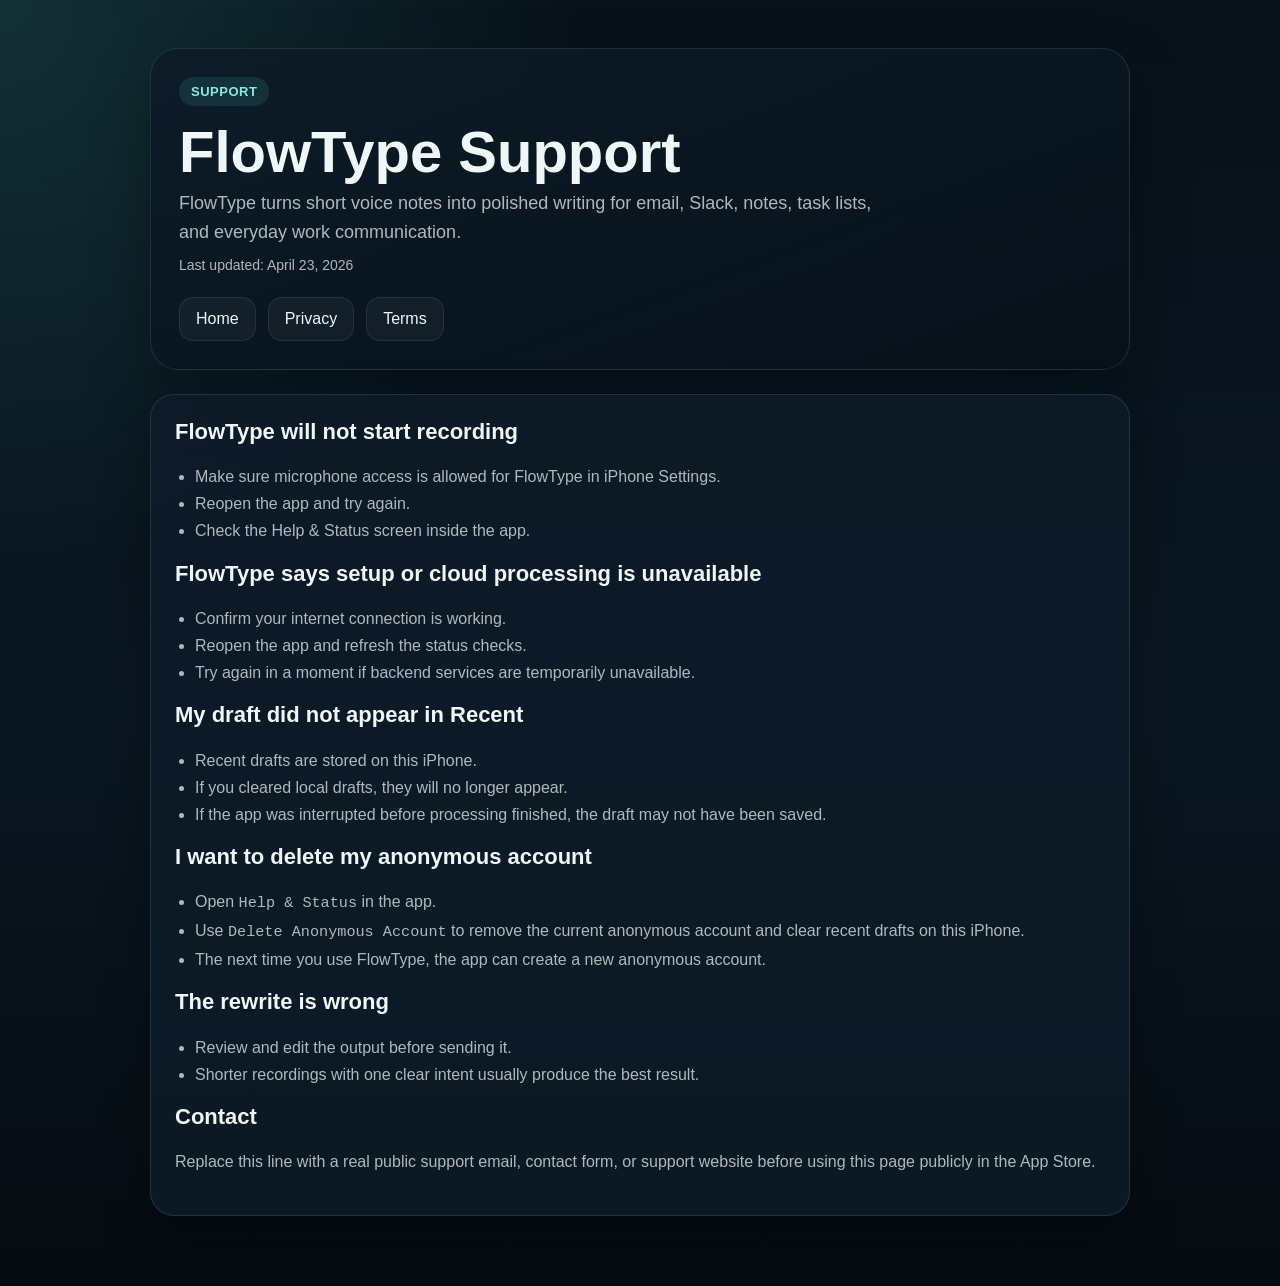
==== docs/support.html @ 0e9c43c1 "Add public legal and support site" ====
<!DOCTYPE html>
<html lang="en">
<head>
  <meta charset="utf-8">
  <meta name="viewport" content="width=device-width, initial-scale=1">
  <title>FlowType Support</title>
  <link rel="stylesheet" href="./styles.css">
</head>
<body>
  <main class="page">
    <section class="hero">
      <div class="eyebrow">Support</div>
      <h1>FlowType Support</h1>
      <p class="lede">FlowType turns short voice notes into polished writing for email, Slack, notes, task lists, and everyday work communication.</p>
      <p class="meta">Last updated: April 23, 2026</p>
      <nav class="nav" aria-label="Secondary">
        <a href="./index.html">Home</a>
        <a href="./privacy.html">Privacy</a>
        <a href="./terms.html">Terms</a>
      </nav>
    </section>

    <section class="content">
      <h2>FlowType will not start recording</h2>
      <ul>
        <li>Make sure microphone access is allowed for FlowType in iPhone Settings.</li>
        <li>Reopen the app and try again.</li>
        <li>Check the Help &amp; Status screen inside the app.</li>
      </ul>

      <h2>FlowType says setup or cloud processing is unavailable</h2>
      <ul>
        <li>Confirm your internet connection is working.</li>
        <li>Reopen the app and refresh the status checks.</li>
        <li>Try again in a moment if backend services are temporarily unavailable.</li>
      </ul>

      <h2>My draft did not appear in Recent</h2>
      <ul>
        <li>Recent drafts are stored on this iPhone.</li>
        <li>If you cleared local drafts, they will no longer appear.</li>
        <li>If the app was interrupted before processing finished, the draft may not have been saved.</li>
      </ul>

      <h2>I want to delete my anonymous account</h2>
      <ul>
        <li>Open <code>Help &amp; Status</code> in the app.</li>
        <li>Use <code>Delete Anonymous Account</code> to remove the current anonymous account and clear recent drafts on this iPhone.</li>
        <li>The next time you use FlowType, the app can create a new anonymous account.</li>
      </ul>

      <h2>The rewrite is wrong</h2>
      <ul>
        <li>Review and edit the output before sending it.</li>
        <li>Shorter recordings with one clear intent usually produce the best result.</li>
      </ul>

      <h2>Contact</h2>
      <p>Replace this line with a real public support email, contact form, or support website before using this page publicly in the App Store.</p>
    </section>
  </main>
</body>
</html>
---- docs/styles.css ----
:root {
  --bg: #07111a;
  --panel: #0d1c28;
  --panel-border: rgba(153, 210, 209, 0.14);
  --text: #eef6f7;
  --muted: rgba(238, 246, 247, 0.72);
  --accent: #4ed5c6;
  --accent-strong: #8de8dd;
  --shadow: rgba(0, 0, 0, 0.3);
}

* {
  box-sizing: border-box;
}

body {
  margin: 0;
  font-family: "SF Pro Text", "Helvetica Neue", Helvetica, Arial, sans-serif;
  background:
    radial-gradient(circle at top left, rgba(78, 213, 198, 0.16), transparent 32%),
    linear-gradient(180deg, #07111a 0%, #0a1722 55%, #050b11 100%);
  color: var(--text);
  min-height: 100vh;
}

a {
  color: var(--accent-strong);
}

.page {
  width: min(980px, calc(100% - 32px));
  margin: 0 auto;
  padding: 48px 0 72px;
}

.hero {
  padding: 28px;
  border: 1px solid var(--panel-border);
  border-radius: 28px;
  background: linear-gradient(160deg, rgba(13, 28, 40, 0.96), rgba(7, 17, 26, 0.92));
  box-shadow: 0 24px 60px var(--shadow);
}

.eyebrow {
  display: inline-flex;
  align-items: center;
  gap: 8px;
  padding: 7px 12px;
  border-radius: 999px;
  background: rgba(78, 213, 198, 0.12);
  color: var(--accent-strong);
  font-size: 13px;
  font-weight: 700;
  letter-spacing: 0.04em;
  text-transform: uppercase;
}

h1 {
  margin: 18px 0 10px;
  font-size: clamp(34px, 5vw, 58px);
  line-height: 0.95;
}

.lede {
  max-width: 720px;
  margin: 0;
  font-size: 18px;
  line-height: 1.6;
  color: var(--muted);
}

.nav {
  display: flex;
  flex-wrap: wrap;
  gap: 12px;
  margin-top: 24px;
}

.nav a {
  padding: 12px 16px;
  border-radius: 14px;
  border: 1px solid rgba(255, 255, 255, 0.08);
  background: rgba(255, 255, 255, 0.04);
  text-decoration: none;
  color: var(--text);
}

.grid {
  display: grid;
  grid-template-columns: repeat(auto-fit, minmax(260px, 1fr));
  gap: 18px;
  margin-top: 28px;
}

.card,
.content {
  padding: 24px;
  border: 1px solid var(--panel-border);
  border-radius: 24px;
  background: rgba(13, 28, 40, 0.88);
  box-shadow: 0 20px 50px var(--shadow);
}

.card h2,
.content h2 {
  margin-top: 0;
  font-size: 22px;
}

.card p,
.content p,
.content li {
  color: var(--muted);
  line-height: 1.7;
}

.content {
  margin-top: 24px;
}

.content h3 {
  margin-top: 26px;
  margin-bottom: 8px;
  font-size: 18px;
}

.content ul {
  padding-left: 20px;
}

.meta {
  margin-top: 10px;
  font-size: 14px;
  color: var(--muted);
}

.note {
  margin-top: 24px;
  padding: 16px 18px;
  border-left: 3px solid var(--accent);
  border-radius: 14px;
  background: rgba(78, 213, 198, 0.08);
  color: var(--muted);
}

.footer {
  margin-top: 28px;
  color: var(--muted);
  font-size: 14px;
}

code {
  font-family: "SF Mono", Menlo, Monaco, Consolas, monospace;
  font-size: 0.95em;
}
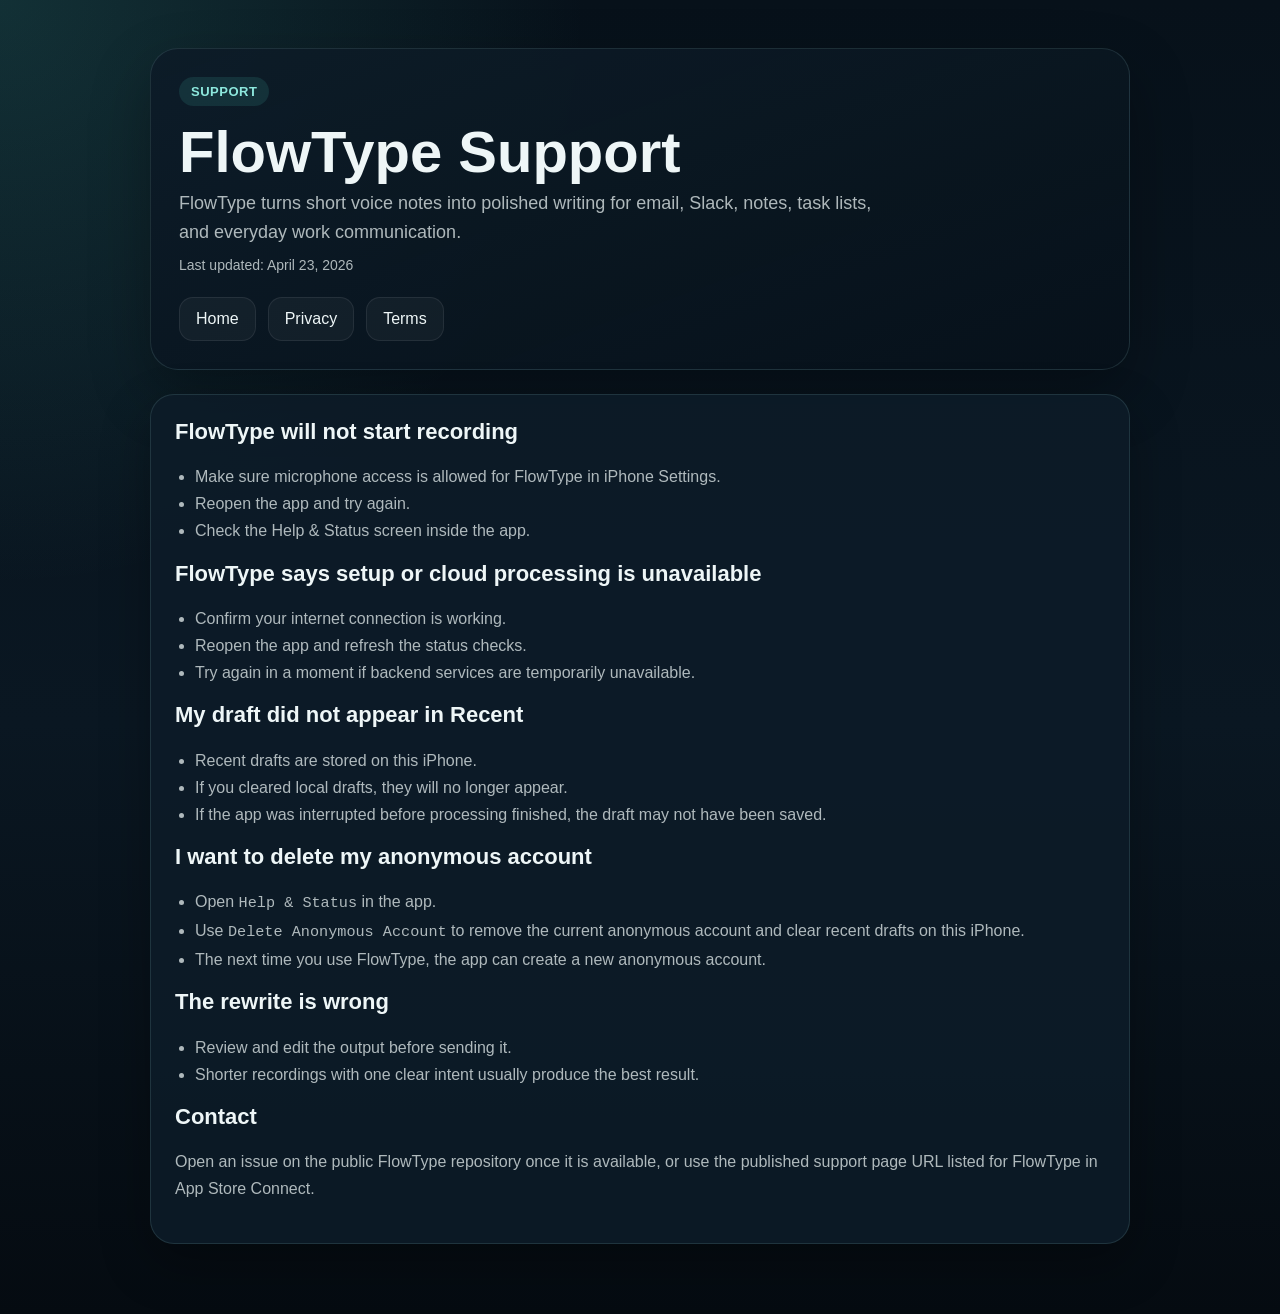
==== commit a57f1798: "Remove placeholder legal contact text" ====
--- a/docs/support.html
+++ b/docs/support.html
@@ -56,7 +56,7 @@
       </ul>
 
       <h2>Contact</h2>
-      <p>Replace this line with a real public support email, contact form, or support website before using this page publicly in the App Store.</p>
+      <p>Open an issue on the public FlowType repository once it is available, or use the published support page URL listed for FlowType in App Store Connect.</p>
     </section>
   </main>
 </body>
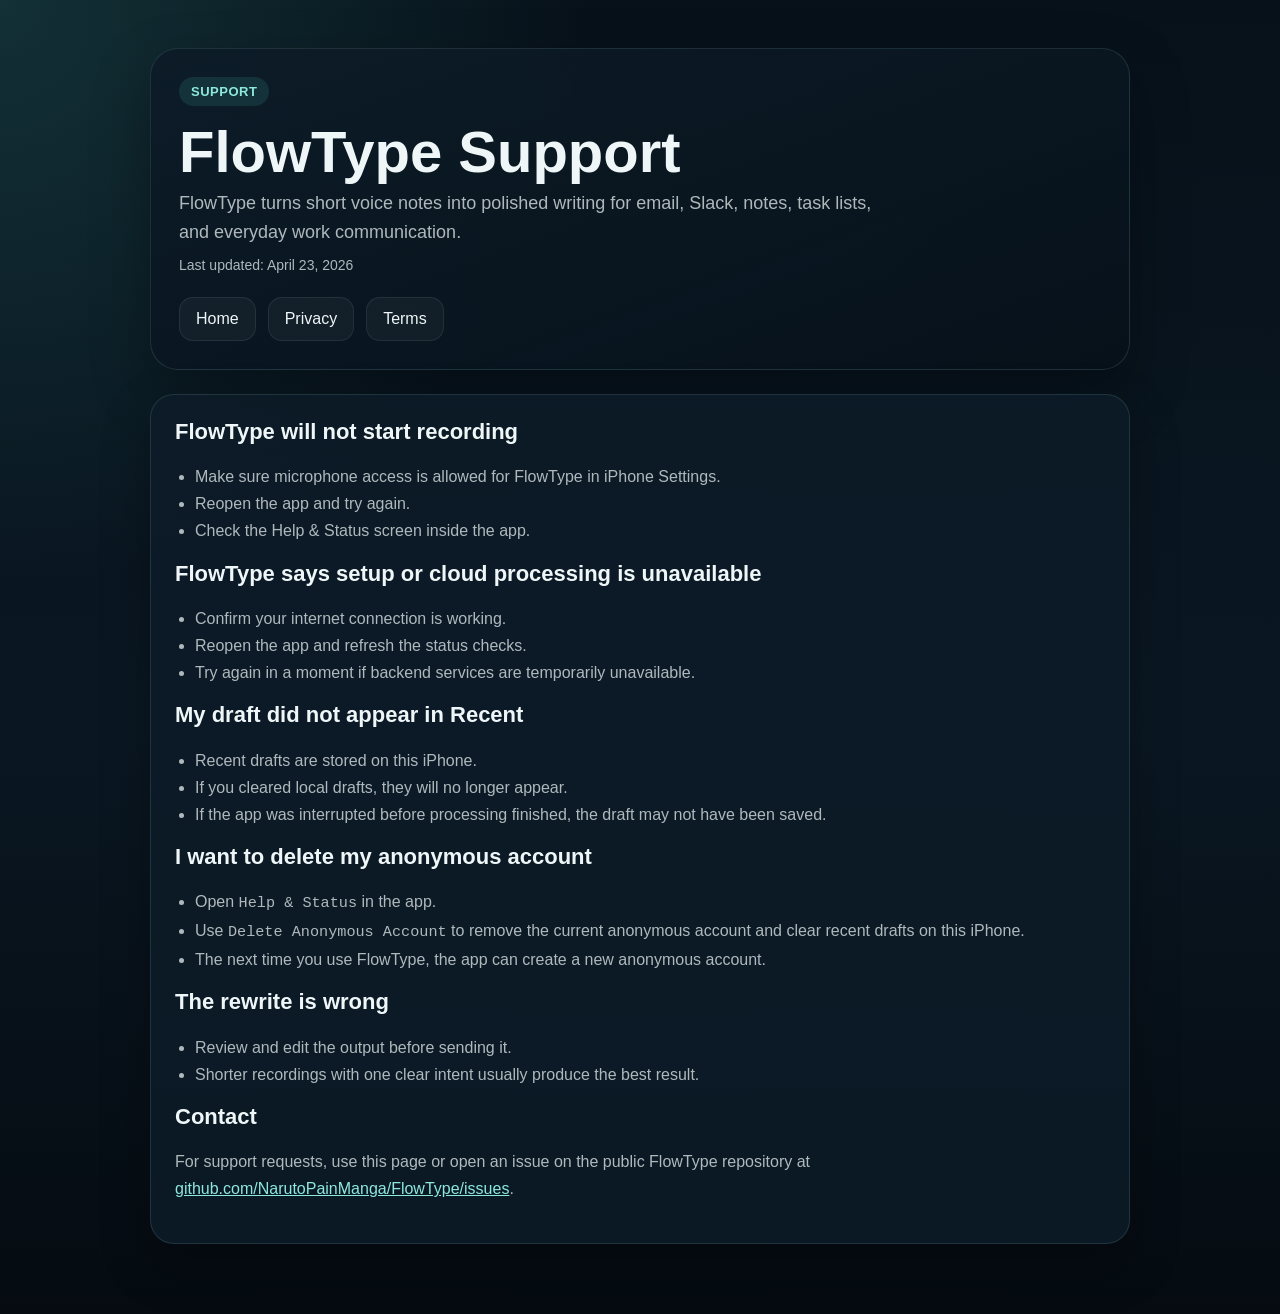
==== commit ddd18e2d: "Finalize App Store support links" ====
--- a/docs/support.html
+++ b/docs/support.html
@@ -56,7 +56,7 @@
       </ul>
 
       <h2>Contact</h2>
-      <p>Open an issue on the public FlowType repository once it is available, or use the published support page URL listed for FlowType in App Store Connect.</p>
+      <p>For support requests, use this page or open an issue on the public FlowType repository at <a href="https://github.com/NarutoPainManga/FlowType/issues">github.com/NarutoPainManga/FlowType/issues</a>.</p>
     </section>
   </main>
 </body>
